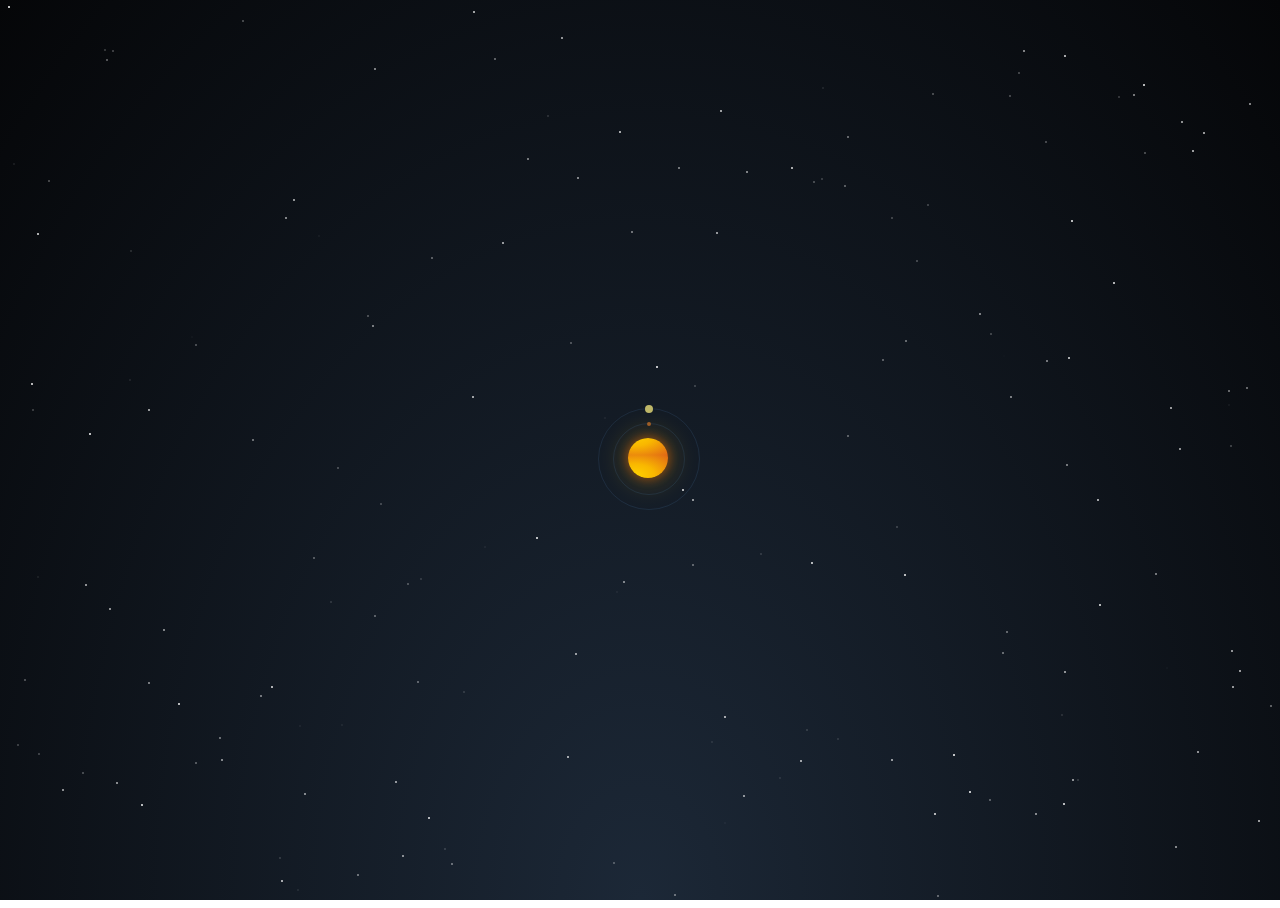
==== solarSystem/index.html @ e9e4dd79 "添加venus" ====
<html>
  <head>
    <title>solarSystem</title>
    <link rel="stylesheet" href="style.css">
  </head>
  <body>
    <div class="solar-system">
      <div class="sun"></div>
      <div class="mercury"></div>
      <div class="venus"></div>
    </div>
  </body>
</html>
---- solarSystem/style.css ----
html, body {
  width: 100%;
  height: 100%;
}

body {
  background: radial-gradient(ellipse at bottom, #1C2837 0%, #050608 100%);
  background-attachment: fixed;
}


.solar-system {
  margin: 0 auto;
  width: 100%;
  height: 100%;
  position: relative;
}
.solar-system:after {
  content: "";
  position: absolute;
  height: 2px;
  width: 2px;
  top: -2px;
  background: white;
  box-shadow: 372px 497px 0 0px rgba(255, 255, 255, 0.268) , 732px 1106px 0 0px rgba(255,255,255, 0.978) , 1756px 1141px 0 0px rgba(255,255,255, 0.162) , 1037px 135px 0 0px rgba(255,255,255, 0.321) , 857px 1360px 0 0px rgba(255,255,255, 0.287) , 1303px 905px 0 0px rgba(255,255,255, 0.479) , 81px 427px 0 0px rgba(255,255,255, 0.986) , 1304px 715px 0 0px rgba(255,255,255, 0.833) , 1496px 474px 0 0px rgba(255,255,255, 0.778) , 896px 568px 0 0px rgba(255,255,255, 0.943) , 924px 87px 0 0px rgba(255,255,255, 0.325) , 1008px 993px 0 0px rgba(255,255,255, 0.413) , 1167px 840px 0 0px rgba(255,255,255, 0.661) , 634px 1150px 0 0px rgba(255,255,255, 0.967) , 40px 174px 0 0px rgba(255,255,255, 0.326) , 897px 334px 0 0px rgba(255,255,255, 0.477) , 1309px 1348px 0 0px rgba(255,255,255, 0.979) , 623px 225px 0 0px rgba(255,255,255, 0.528) , 1466px 832px 0 0px rgba(255,255,255, 0.745) , 1666px 182px 0 0px rgba(255,255,255, 0.088) , 764px 1641px 0 0px rgba(255,255,255, 0.746) , 1056px 49px 0 0px rgba(255,255,255, 0.868) , 1349px 571px 0 0px rgba(255,255,255, 0.897) , 285px 1414px 0 0px rgba(255,255,255, 0.661) , 683px 1448px 0 0px rgba(255,255,255, 0.299) , 398px 1598px 0 0px rgba(255,255,255, 0.71) , 666px 888px 0 0px rgba(255,255,255, 0.469) , 1585px 1485px 0 0px rgba(255,255,255, 0.226) , 233px 1206px 0 0px rgba(255,255,255, 0.177) , 486px 1432px 0 0px rgba(255,255,255, 0.225) , 1534px 473px 0 0px rgba(255,255,255, 0.801) , 569px 171px 0 0px rgba(255,255,255, 0.639) , 1174px 1769px 0 0px rgba(255,255,255, 0.623) , 1479px 179px 0 0px rgba(255,255,255, 0.978) , 174px 1283px 0 0px rgba(255,255,255, 0.68) , 1684px 341px 0 0px rgba(255,255,255, 0.993) , 803px 556px 0 0px rgba(255,255,255, 0.918) , 1241px 97px 0 0px rgba(255,255,255, 0.65) , 1064px 773px 0 0px rgba(255,255,255, 0.701) , 670px 161px 0 0px rgba(255,255,255, 0.55) , 1211px 1092px 0 0px rgba(255,255,255, 0.792) , 394px 849px 0 0px rgba(255,255,255, 0.672) , 1623px 1503px 0 0px rgba(255,255,255, 0.245) , 307px 999px 0 0px rgba(255,255,255, 0.79) , 646px 1524px 0 0px rgba(255,255,255, 0.083) , 1554px 59px 0 0px rgba(255,255,255, 0.782) , 1506px 906px 0 0px rgba(255,255,255, 0.424) , 191px 1716px 0 0px rgba(255,255,255, 0.263) , 82px 1125px 0 0px rgba(255,255,255, 0.577) , 285px 1169px 0 0px rgba(255,255,255, 0.624) , 45px 974px 0 0px rgba(255,255,255, 0.188) , 1055px 797px 0 0px rgba(255,255,255, 0.952) , 961px 785px 0 0px rgba(255,255,255, 0.997) , 562px 336px 0 0px rgba(255,255,255, 0.336) , 611px 125px 0 0px rgba(255,255,255, 0.849) , 409px 675px 0 0px rgba(255,255,255, 0.428) , 506px 1303px 0 0px rgba(255,255,255, 0.93) , 1573px 219px 0 0px rgba(255,255,255, 0.944) , 1649px 648px 0 0px rgba(255,255,255, 0.28) , 1581px 304px 0 0px rgba(255,255,255, 0.148) , 1535px 937px 0 0px rgba(255,255,255, 0.502) , 1568px 991px 0 0px rgba(255,255,255, 0.785) , 289px 883px 0 0px rgba(255,255,255, 0.096) , 1423px 784px 0 0px rgba(255,255,255, 0.12) , 1136px 146px 0 0px rgba(255,255,255, 0.335) , 1220px 384px 0 0px rgba(255,255,255, 0.505) , 814px 81px 0 0px rgba(255,255,255, 0.105) , 545px 1723px 0 0px rgba(255,255,255, 0.376) , 601px 1684px 0 0px rgba(255,255,255, 0.892) , 1797px 928px 0 0px rgba(255,255,255, 0.091) , 1370px 759px 0 0px rgba(255,255,255, 0.322) , 1060px 351px 0 0px rgba(255,255,255, 0.859) , 1496px 794px 0 0px rgba(255,255,255, 0.542) , 529px 926px 0 0px rgba(255,255,255, 0.956) , 791px 1067px 0 0px rgba(255,255,255, 0.098) , 555px 1554px 0 0px rgba(255,255,255, 0.219) , 402px 1513px 0 0px rgba(255,255,255, 0.547) , 1222px 439px 0 0px rgba(255,255,255, 0.267) , 194px 1334px 0 0px rgba(255,255,255, 0.632) , 616px 1339px 0 0px rgba(255,255,255, 0.042) , 1607px 42px 0 0px rgba(255,255,255, 0.817) , 326px 1426px 0 0px rgba(255,255,255, 0.262) , 798px 1693px 0 0px rgba(255,255,255, 0.94) , 1437px 692px 0 0px rgba(255,255,255, 0.451) , 296px 787px 0 0px rgba(255,255,255, 0.643) , 1113px 1036px 0 0px rgba(255,255,255, 0.013) , 1561px 663px 0 0px rgba(255,255,255, 0.328) , 1332px 1009px 0 0px rgba(255,255,255, 0.406) , 29px 227px 0 0px rgba(255,255,255, 0.903) , 1038px 345px 0 0px rgba(255,255,255, 0.008) , 1052px 1504px 0 0px rgba(255,255,255, 0.077) , 9px 738px 0 0px rgba(255,255,255, 0.258) , 77px 578px 0 0px rgba(255,255,255, 0.714) , 1147px 567px 0 0px rgba(255,255,255, 0.562) , 305px 551px 0 0px rgba(255,255,255, 0.371) , 771px 771px 0 0px rgba(255,255,255, 0.111) , 1485px 714px 0 0px rgba(255,255,255, 0.05) , 234px 14px 0 0px rgba(255,255,255, 0.326) , 915px 1407px 0 0px rgba(255,255,255, 0.811) , 271px 1763px 0 0px rgba(255,255,255, 0.964) , 674px 483px 0 0px rgba(255,255,255, 0.898) , 1521px 1533px 0 0px rgba(255,255,255, 0.523) , 839px 429px 0 0px rgba(255,255,255, 0.408) , 684px 558px 0 0px rgba(255,255,255, 0.423) , 1072px 1409px 0 0px rgba(255,255,255, 0.686) , 965px 1610px 0 0px rgba(255,255,255, 0.678) , 1729px 1350px 0 0px rgba(255,255,255, 0.015) , 1698px 673px 0 0px rgba(255,255,255, 0.517) , 767px 1579px 0 0px rgba(255,255,255, 0.268) , 1511px 1041px 0 0px rgba(255,255,255, 0.693) , 1099px 1377px 0 0px rgba(255,255,255, 0.733) , 386px 1345px 0 0px rgba(255,255,255, 0.238) , 843px 1235px 0 0px rgba(255,255,255, 0.898) , 235px 963px 0 0px rgba(255,255,255, 0.058) , 1397px 1381px 0 0px rgba(255,255,255, 0.841) , 351px 1477px 0 0px rgba(255,255,255, 0.537) , 1241px 1411px 0 0px rgba(255,255,255, 0.903) , 1453px 571px 0 0px rgba(255,255,255, 0.843) , 1290px 1264px 0 0px rgba(255,255,255, 0.357) , 1510px 536px 0 0px rgba(255,255,255, 0.856) , 1384px 1416px 0 0px rgba(255,255,255, 0.257) , 235px 1109px 0 0px rgba(255,255,255, 0.484) , 437px 1800px 0 0px rgba(255,255,255, 0.071) , 981px 793px 0 0px rgba(255,255,255, 0.392) , 1565px 682px 0 0px rgba(255,255,255, 0.586) , 131px 1503px 0 0px rgba(255,255,255, 0.671) , 1333px 1361px 0 0px rgba(255,255,255, 0.205) , 1369px 858px 0 0px rgba(255,255,255, 0.084) , 29px 570px 0 0px rgba(255,255,255, 0.086) , 1461px 870px 0 0px rgba(255,255,255, 0.92) , 559px 1270px 0 0px rgba(255,255,255, 0.999) , 54px 783px 0 0px rgba(255,255,255, 0.693) , 1307px 202px 0 0px rgba(255,255,255, 0.484) , 829px 732px 0 0px rgba(255,255,255, 0.136) , 1790px 418px 0 0px rgba(255,255,255, 0.573) , 201px 978px 0 0px rgba(255,255,255, 0.462) , 252px 689px 0 0px rgba(255,255,255, 0.549) , 1351px 414px 0 0px rgba(255,255,255, 0.023) , 426px 1431px 0 0px rgba(255,255,255, 0.838) , 465px 5px 0 0px rgba(255,255,255, 0.821) , 1027px 807px 0 0px rgba(255,255,255, 0.654) , 1747px 1202px 0 0px rgba(255,255,255, 0.726) , 1453px 1221px 0 0px rgba(255,255,255, 0.691) , 359px 309px 0 0px rgba(255,255,255, 0.326) , 133px 798px 0 0px rgba(255,255,255, 0.945) , 1387px 1694px 0 0px rgba(255,255,255, 0.902) , 1237px 1684px 0 0px rgba(255,255,255, 0.831) , 906px 1266px 0 0px rgba(255,255,255, 0.985) , 888px 520px 0 0px rgba(255,255,255, 0.221) , 1189px 745px 0 0px rgba(255,255,255, 0.716) , 108px 1381px 0 0px rgba(255,255,255, 0.43) , 615px 575px 0 0px rgba(255,255,255, 0.611) , 1622px 1327px 0 0px rgba(255,255,255, 0.824) , 1238px 1761px 0 0px rgba(255,255,255, 0.989) , 839px 130px 0 0px rgba(255,255,255, 0.479) , 919px 198px 0 0px rgba(255,255,255, 0.256) , 486px 52px 0 0px rgba(255,255,255, 0.449) , 263px 680px 0 0px rgba(255,255,255, 0.892) , 1596px 661px 0 0px rgba(255,255,255, 0.488) , 608px 585px 0 0px rgba(255,255,255, 0.057) , 792px 754px 0 0px rgba(255,255,255, 0.804) , 797px 1778px 0 0px rgba(255,255,255, 0.909) , 1208px 1437px 0 0px rgba(255,255,255, 0.808) , 455px 1773px 0 0px rgba(255,255,255, 0.922) , 813px 172px 0 0px rgba(255,255,255, 0.22) , 652px 1062px 0 0px rgba(255,255,255, 0.797) , 813px 1774px 0 0px rgba(255,255,255, 0.059) , 420px 811px 0 0px rgba(255,255,255, 0.902) , 418px 1093px 0 0px rgba(255,255,255, 0.017) , 874px 353px 0 0px rgba(255,255,255, 0.41) , 435px 1549px 0 0px rgba(255,255,255, 0.859) , 1312px 1102px 0 0px rgba(255,255,255, 0.019) , 1288px 1229px 0 0px rgba(255,255,255, 0.063) , 140px 403px 0 0px rgba(255,255,255, 0.773) , 708px 226px 0 0px rgba(255,255,255, 0.743) , 1091px 598px 0 0px rgba(255,255,255, 0.926) , 1525px 1716px 0 0px rgba(255,255,255, 0.873) , 187px 756px 0 0px rgba(255,255,255, 0.379) , 684px 493px 0 0px rgba(255,255,255, 0.711) , 1643px 154px 0 0px rgba(255,255,255, 0.905) , 908px 1044px 0 0px rgba(255,255,255, 0.879) , 406px 1420px 0 0px rgba(255,255,255, 0.15) , 1030px 1248px 0 0px rgba(255,255,255, 0.473) , 898px 1476px 0 0px rgba(255,255,255, 0.853) , 1486px 1493px 0 0px rgba(255,255,255, 0.209) , 1182px 1428px 0 0px rgba(255,255,255, 0.619) , 1645px 1241px 0 0px rgba(255,255,255, 0.1) , 1457px 1116px 0 0px rgba(255,255,255, 0.122) , 605px 856px 0 0px rgba(255,255,255, 0.335) , 493px 1079px 0 0px rgba(255,255,255, 0.201) , 995px 349px 0 0px rgba(255,255,255, 0.016) , 366px 62px 0 0px rgba(255,255,255, 0.624) , 101px 602px 0 0px rgba(255,255,255, 0.709) , 121px 373px 0 0px rgba(255,255,255, 0.103) , 1281px 926px 0 0px rgba(255,255,255, 0.854) , 971px 307px 0 0px rgba(255,255,255, 0.613) , 1458px 924px 0 0px rgba(255,255,255, 0.098) , 183px 330px 0 0px rgba(255,255,255, 0.033) , 494px 236px 0 0px rgba(255,255,255, 0.76) , 352px 1711px 0 0px rgba(255,255,255, 0.066) , 697px 1105px 0 0px rgba(255,255,255, 0.966) , 37px 1469px 0 0px rgba(255,255,255, 0.393) , 1312px 1638px 0 0px rgba(255,255,255, 0.05) , 1595px 1011px 0 0px rgba(255,255,255, 0.365) , 1397px 1129px 0 0px rgba(255,255,255, 0.954) , 1089px 493px 0 0px rgba(255,255,255, 0.821) , 377px 1459px 0 0px rgba(255,255,255, 0.215) , 322px 595px 0 0px rgba(255,255,255, 0.159) , 700px 1282px 0 0px rgba(255,255,255, 0.959) , 168px 997px 0 0px rgba(255,255,255, 0.031) , 933px 1266px 0 0px rgba(255,255,255, 0.858) , 1250px 814px 0 0px rgba(255,255,255, 0.781) , 284px 1243px 0 0px rgba(255,255,255, 0.022) , 1543px 149px 0 0px rgba(255,255,255, 0.022) , 559px 750px 0 0px rgba(255,255,255, 0.814) , 329px 461px 0 0px rgba(255,255,255, 0.303) , 1173px 115px 0 0px rgba(255,255,255, 0.724) , 738px 165px 0 0px rgba(255,255,255, 0.633) , 80px 908px 0 0px rgba(255,255,255, 0.113) , 1610px 489px 0 0px rgba(255,255,255, 0.852) , 1334px 591px 0 0px rgba(255,255,255, 0.043) , 1001px 89px 0 0px rgba(255,255,255, 0.306) , 1291px 1042px 0 0px rgba(255,255,255, 0.986) , 1170px 1227px 0 0px rgba(255,255,255, 0.963) , 1234px 1185px 0 0px rgba(255,255,255, 0.649) , 1305px 918px 0 0px rgba(255,255,255, 0.062) , 1757px 1708px 0 0px rgba(255,255,255, 0.811) , 1642px 1750px 0 0px rgba(255,255,255, 0.432) , 399px 577px 0 0px rgba(255,255,255, 0.323) , 30px 1768px 0 0px rgba(255,255,255, 0.656) , 1614px 186px 0 0px rgba(255,255,255, 0.424) , 691px 1274px 0 0px rgba(255,255,255, 0.955) , 1639px 622px 0 0px rgba(255,255,255, 0.253) , 1374px 396px 0 0px rgba(255,255,255, 0.453) , 1024px 1029px 0 0px rgba(255,255,255, 0.374) , 1529px 1120px 0 0px rgba(255,255,255, 0.975) , 211px 731px 0 0px rgba(255,255,255, 0.497) , 712px 104px 0 0px rgba(255,255,255, 0.802) , 562px 913px 0 0px rgba(255,255,255, 0.521) , 32px 1544px 0 0px rgba(255,255,255, 0.938) , 1184px 144px 0 0px rgba(255,255,255, 0.805) , 1364px 1672px 0 0px rgba(255,255,255, 0.392) , 1025px 1710px 0 0px rgba(255,255,255, 0.944) , 819px 975px 0 0px rgba(255,255,255, 0.917) , 926px 807px 0 0px rgba(255,255,255, 0.91) , 1125px 88px 0 0px rgba(255,255,255, 0.591) , 1467px 1001px 0 0px rgba(255,255,255, 0.476) , 567px 647px 0 0px rgba(255,255,255, 0.753) , 857px 1581px 0 0px rgba(255,255,255, 0.218) , 244px 433px 0 0px rgba(255,255,255, 0.502) , 519px 152px 0 0px rgba(255,255,255, 0.569) , 423px 251px 0 0px rgba(255,255,255, 0.411) , 197px 1073px 0 0px rgba(255,255,255, 0.098) , 273px 874px 0 0px rgba(255,255,255, 0.843) , 19px 1124px 0 0px rgba(255,255,255, 0.957) , 1038px 354px 0 0px rgba(255,255,255, 0.569) , 1775px 409px 0 0px rgba(255,255,255, 0.765) , 1440px 91px 0 0px rgba(255,255,255, 0.375) , 746px 1246px 0 0px rgba(255,255,255, 0.063) , 1611px 570px 0 0px rgba(255,255,255, 0.048) , 1381px 1321px 0 0px rgba(255,255,255, 0.701) , 783px 161px 0 0px rgba(255,255,255, 0.857) , 843px 1209px 0 0px rgba(255,255,255, 0.34) , 30px 747px 0 0px rgba(255,255,255, 0.265) , 1135px 78px 0 0px rgba(255,255,255, 0.946) , 1346px 1610px 0 0px rgba(255,255,255, 0.651) , 1520px 736px 0 0px rgba(255,255,255, 0.218) , 364px 319px 0 0px rgba(255,255,255, 0.587) , 1224px 680px 0 0px rgba(255,255,255, 0.753) , 1510px 507px 0 0px rgba(255,255,255, 0.835) , 434px 965px 0 0px rgba(255,255,255, 0.669) , 513px 1764px 0 0px rgba(255,255,255, 0.578) , 1474px 585px 0 0px rgba(255,255,255, 0.033) , 277px 211px 0 0px rgba(255,255,255, 0.643) , 170px 697px 0 0px rgba(255,255,255, 0.946) , 38px 1136px 0 0px rgba(255,255,255, 0.103) , 1617px 561px 0 0px rgba(255,255,255, 0.795) , 213px 753px 0 0px rgba(255,255,255, 0.648) , 528px 531px 0 0px rgba(255,255,255, 0.965) , 994px 646px 0 0px rgba(255,255,255, 0.484) , 1293px 1353px 0 0px rgba(255,255,255, 0.859) , 1334px 1564px 0 0px rgba(255,255,255, 0.221) , 1243px 1229px 0 0px rgba(255,255,255, 0.327) , 686px 379px 0 0px rgba(255,255,255, 0.241) , 37px 1414px 0 0px rgba(255,255,255, 0.238) , 1105px 276px 0 0px rgba(255,255,255, 0.904) , 1753px 215px 0 0px rgba(255,255,255, 0.174) , 271px 851px 0 0px rgba(255,255,255, 0.172) , 135px 1067px 0 0px rgba(255,255,255, 0.389) , 425px 1368px 0 0px rgba(255,255,255, 0.624) , 494px 1728px 0 0px rgba(255,255,255, 0.801) , 835px 897px 0 0px rgba(255,255,255, 0.043) , 1568px 1517px 0 0px rgba(255,255,255, 0.322) , 464px 1706px 0 0px rgba(255,255,255, 0.369) , 1390px 310px 0 0px rgba(255,255,255, 0.929) , 716px 710px 0 0px rgba(255,255,255, 0.834) , 716px 816px 0 0px rgba(255,255,255, 0.051) , 443px 857px 0 0px rgba(255,255,255, 0.472) , 349px 868px 0 0px rgba(255,255,255, 0.504) , 516px 1380px 0 0px rgba(255,255,255, 0.807) , 83px 1187px 0 0px rgba(255,255,255, 0.462) , 1750px 1450px 0 0px rgba(255,255,255, 0.117) , 1434px 530px 0 0px rgba(255,255,255, 0.041) , 571px 1128px 0 0px rgba(255,255,255, 0.369) , 1434px 1787px 0 0px rgba(255,255,255, 0.216) , 526px 1729px 0 0px rgba(255,255,255, 0.894) , 1773px 502px 0 0px rgba(255,255,255, 0.731) , 1310px 188px 0 0px rgba(255,255,255, 0.66) , 596px 411px 0 0px rgba(255,255,255, 0.061) , 929px 889px 0 0px rgba(255,255,255, 0.441) , 67px 1798px 0 0px rgba(255,255,255, 0.069) , 1231px 664px 0 0px rgba(255,255,255, 0.77) , 1382px 1570px 0 0px rgba(255,255,255, 0.751) , 913px 993px 0 0px rgba(255,255,255, 0.723) , 1503px 1765px 0 0px rgba(255,255,255, 0.975) , 1787px 961px 0 0px rgba(255,255,255, 0.693) , 1766px 132px 0 0px rgba(255,255,255, 0.714) , 648px 360px 0 0px rgba(255,255,255, 0.995) , 187px 338px 0 0px rgba(255,255,255, 0.327) , 1021px 1431px 0 0px rgba(255,255,255, 0.232) , 542px 1467px 0 0px rgba(255,255,255, 0.194) , 1606px 678px 0 0px rgba(255,255,255, 0.13) , 539px 109px 0 0px rgba(255,255,255, 0.161) , 455px 685px 0 0px rgba(255,255,255, 0.158) , 1535px 1185px 0 0px rgba(255,255,255, 0.688) , 1547px 41px 0 0px rgba(255,255,255, 0.38) , 283px 1007px 0 0px rgba(255,255,255, 0.925) , 1791px 999px 0 0px rgba(255,255,255, 0.137) , 510px 1344px 0 0px rgba(255,255,255, 0.019) , 387px 775px 0 0px rgba(255,255,255, 0.728) , 1764px 1174px 0 0px rgba(255,255,255, 0.755) , 1220px 398px 0 0px rgba(255,255,255, 0.057) , 883px 753px 0 0px rgba(255,255,255, 0.737) , 698px 1494px 0 0px rgba(255,255,255, 0.441) , 1352px 1165px 0 0px rgba(255,255,255, 0.916) , 539px 1678px 0 0px rgba(255,255,255, 0.342) , 1010px 66px 0 0px rgba(255,255,255, 0.297) , 16px 673px 0 0px rgba(255,255,255, 0.342) , 104px 44px 0 0px rgba(255,255,255, 0.284) , 883px 1277px 0 0px rgba(255,255,255, 0.773) , 1608px 1221px 0 0px rgba(255,255,255, 0.57) , 48px 1026px 0 0px rgba(255,255,255, 0.596) , 412px 572px 0 0px rgba(255,255,255, 0.168) , 464px 390px 0 0px rgba(255,255,255, 0.806) , 1053px 708px 0 0px rgba(255,255,255, 0.137) , 1753px 1224px 0 0px rgba(255,255,255, 0.817) , 1223px 644px 0 0px rgba(255,255,255, 0.733) , 1187px 1379px 0 0px rgba(255,255,255, 0.429) , 908px 254px 0 0px rgba(255,255,255, 0.292) , 140px 676px 0 0px rgba(255,255,255, 0.581) , 591px 1326px 0 0px rgba(255,255,255, 0.171) , 1510px 153px 0 0px rgba(255,255,255, 0.188) , 599px 1445px 0 0px rgba(255,255,255, 0.62) , 393px 977px 0 0px rgba(255,255,255, 0.242) , 912px 1358px 0 0px rgba(255,255,255, 0.875) , 1174px 1118px 0 0px rgba(255,255,255, 0.452) , 1063px 214px 0 0px rgba(255,255,255, 0.952) , 1070px 1042px 0 0px rgba(255,255,255, 0.209) , 23px 377px 0 0px rgba(255,255,255, 0.935) , 122px 244px 0 0px rgba(255,255,255, 0.16) , 1295px 870px 0 0px rgba(255,255,255, 0.264) , 108px 776px 0 0px rgba(255,255,255, 0.675) , 1440px 1008px 0 0px rgba(255,255,255, 0.924) , 1401px 1757px 0 0px rgba(255,255,255, 0.926) , 436px 842px 0 0px rgba(255,255,255, 0.182) , 1718px 698px 0 0px rgba(255,255,255, 0.683) , 553px 31px 0 0px rgba(255,255,255, 0.734) , 642px 1781px 0 0px rgba(255,255,255, 0.132) , 798px 723px 0 0px rgba(255,255,255, 0.166) , 1699px 446px 0 0px rgba(255,255,255, 0.405) , 621px 1561px 0 0px rgba(255,255,255, 0.259) , 1175px 1568px 0 0px rgba(255,255,255, 0.887) , 1305px 1665px 0 0px rgba(255,255,255, 0.361) , 88px 1634px 0 0px rgba(255,255,255, 0.226) , 1381px 753px 0 0px rgba(255,255,255, 0.549) , 1110px 90px 0 0px rgba(255,255,255, 0.228) , 666px 916px 0 0px rgba(255,255,255, 0.597) , 285px 193px 0 0px rgba(255,255,255, 0.741) , 1777px 494px 0 0px rgba(255,255,255, 0.511) , 304px 950px 0 0px rgba(255,255,255, 0.536) , 703px 735px 0 0px rgba(255,255,255, 0.104) , 1753px 1449px 0 0px rgba(255,255,255, 0.465) , 865px 1109px 0 0px rgba(255,255,255, 0.273) , 1069px 773px 0 0px rgba(255,255,255, 0.176) , 1162px 401px 0 0px rgba(255,255,255, 0.773) , 1482px 1552px 0 0px rgba(255,255,255, 0.147) , 1359px 745px 0 0px rgba(255,255,255, 0.132) , 1195px 126px 0 0px rgba(255,255,255, 0.768) , 735px 789px 0 0px rgba(255,255,255, 0.701) , 1340px 465px 0 0px rgba(255,255,255, 0.009) , 822px 1333px 0 0px rgba(255,255,255, 0.69) , 25px 1251px 0 0px rgba(255,255,255, 0.931) , 1015px 44px 0 0px rgba(255,255,255, 0.643) , 96px 43px 0 0px rgba(255,255,255, 0.237) , 998px 625px 0 0px rgba(255,255,255, 0.454) , 1796px 1645px 0 0px rgba(255,255,255, 0.254) , 1046px 1073px 0 0px rgba(255,255,255, 0.577) , 1238px 381px 0 0px rgba(255,255,255, 0.487) , 1295px 1740px 0 0px rgba(255,255,255, 0.4) , 1244px 1127px 0 0px rgba(255,255,255, 0.668) , 1049px 1666px 0 0px rgba(255,255,255, 0.84) , 615px 1428px 0 0px rgba(255,255,255, 0.258) , 1412px 564px 0 0px rgba(255,255,255, 0.095) , 1700px 1385px 0 0px rgba(255,255,255, 0.619) , 366px 609px 0 0px rgba(255,255,255, 0.411) , 936px 1405px 0 0px rgba(255,255,255, 0.306) , 179px 1220px 0 0px rgba(255,255,255, 0.081) , 1402px 1645px 0 0px rgba(255,255,255, 0.779) , 1056px 665px 0 0px rgba(255,255,255, 0.719) , 1441px 703px 0 0px rgba(255,255,255, 0.194) , 24px 403px 0 0px rgba(255,255,255, 0.255) , 1660px 1685px 0 0px rgba(255,255,255, 0.578) , 1398px 1778px 0 0px rgba(255,255,255, 0.492) , 752px 547px 0 0px rgba(255,255,255, 0.156) , 1568px 396px 0 0px rgba(255,255,255, 0.887) , 1741px 1322px 0 0px rgba(255,255,255, 0.079) , 982px 327px 0 0px rgba(255,255,255, 0.271) , 1323px 136px 0 0px rgba(255,255,255, 0.232) , 643px 1505px 0 0px rgba(255,255,255, 0.458) , 1142px 1211px 0 0px rgba(255,255,255, 0.969) , 915px 1325px 0 0px rgba(255,255,255, 0.055) , 291px 719px 0 0px rgba(255,255,255, 0.066) , 1002px 390px 0 0px rgba(255,255,255, 0.596) , 1017px 1434px 0 0px rgba(255,255,255, 0.124) , 1236px 1702px 0 0px rgba(255,255,255, 0.862) , 495px 1290px 0 0px rgba(255,255,255, 0.582) , 166px 990px 0 0px rgba(255,255,255, 0.293) , 249px 1211px 0 0px rgba(255,255,255, 0.775) , 618px 1480px 0 0px rgba(255,255,255, 0.379) , 1171px 442px 0 0px rgba(255,255,255, 0.716) , 1773px 496px 0 0px rgba(255,255,255, 0.768) , 1462px 233px 0 0px rgba(255,255,255, 0.265) , 1315px 1035px 0 0px rgba(255,255,255, 0.764) , 379px 1141px 0 0px rgba(255,255,255, 0.813) , 5px 157px 0 0px rgba(255,255,255, 0.097) , 1235px 1684px 0 0px rgba(255,255,255, 0.258) , 735px 1551px 0 0px rgba(255,255,255, 0.259) , 854px 1428px 0 0px rgba(255,255,255, 0.841) , 311px 1314px 0 0px rgba(255,255,255, 0.354) , 883px 211px 0 0px rgba(255,255,255, 0.27) , 1589px 1472px 0 0px rgba(255,255,255, 0.469) , 1306px 966px 0 0px rgba(255,255,255, 0.349) , 999px 992px 0 0px rgba(255,255,255, 0.348) , 1734px 1673px 0 0px rgba(255,255,255, 0.848) , 1565px 1137px 0 0px rgba(255,255,255, 0.55) , 57px 966px 0 0px rgba(255,255,255, 0.607) , 74px 766px 0 0px rgba(255,255,255, 0.319) , 1158px 661px 0 0px rgba(255,255,255, 0.03) , 155px 623px 0 0px rgba(255,255,255, 0.628) , 1332px 1239px 0 0px rgba(255,255,255, 0.858) , 453px 1606px 0 0px rgba(255,255,255, 0.94) , 616px 1356px 0 0px rgba(255,255,255, 0.053) , 180px 1632px 0 0px rgba(255,255,255, 0.561) , 15px 1735px 0 0px rgba(255,255,255, 0.006) , 1058px 458px 0 0px rgba(255,255,255, 0.565) , 430px 1712px 0 0px rgba(255,255,255, 0.55) , 836px 179px 0 0px rgba(255,255,255, 0.414) , 1536px 420px 0 0px rgba(255,255,255, 0.459) , 1280px 1493px 0 0px rgba(255,255,255, 0.252) , 769px 1165px 0 0px rgba(255,255,255, 0.534) , 511px 1551px 0 0px rgba(255,255,255, 0.095) , 310px 229px 0 0px rgba(255,255,255, 0.056) , 1303px 187px 0 0px rgba(255,255,255, 0.043) , 476px 540px 0 0px rgba(255,255,255, 0.061) , 98px 53px 0 0px rgba(255,255,255, 0.403) , 1493px 47px 0 0px rgba(255,255,255, 0.75) , 1312px 374px 0 0px rgba(255,255,255, 0.524) , 1127px 1736px 0 0px rgba(255,255,255, 0.987) , 1400px 883px 0 0px rgba(255,255,255, 0.419) , 1738px 876px 0 0px rgba(255,255,255, 0.355) , 1456px 1767px 0 0px rgba(255,255,255, 0.012) , 1117px 1333px 0 0px rgba(255,255,255, 0.483) , 1509px 476px 0 0px rgba(255,255,255, 0.351) , 1713px 438px 0 0px rgba(255,255,255, 0.699) , 457px 919px 0 0px rgba(255,255,255, 0.254) , 805px 175px 0 0px rgba(255,255,255, 0.311) , 576px 1534px 0 0px rgba(255,255,255, 0.313) , 1087px 938px 0 0px rgba(255,255,255, 0.979) , 945px 748px 0 0px rgba(255,255,255, 0.995) , 1262px 699px 0 0px rgba(255,255,255, 0.438) , 855px 1082px 0 0px rgba(255,255,255, 0.59) , 800px 1739px 0 0px rgba(255,255,255, 0.232) , 1437px 1431px 0 0px rgba(255,255,255, 0.236) , 333px 718px 0 0px rgba(255,255,255, 0.076) , 1595px 773px 0 0px rgba(255,255,255, 0.19) , 1353px 1725px 0 0px rgba(255,255,255, 0.305) , 497px 1501px 0 0px rgba(255,255,255, 0.518) , 392px 1655px 0 0px rgba(255,255,255, 0.428) , 452px 1643px 0 0px rgba(255,255,255, 0.169) , 1625px 746px 0 0px rgba(255,255,255, 0.705) , 1272px 1697px 0 0px rgba(255,255,255, 0.721) , 1132px 1089px 0 0px rgba(255,255,255, 0.946) , 1770px 1646px 0 0px rgba(255,255,255, 0.326) , 731px 1733px 0 0px rgba(255,255,255, 0.63) , 958px 1559px 0 0px rgba(255,255,255, 0.187) , 568px 973px 0 0px rgba(255,255,255, 0.936) , 374px 1075px 0 0px rgba(255,255,255, 0.373) , 1599px 1113px 0 0px rgba(255,255,255, 0.437) , 1614px 1137px 0 0px rgba(255,255,255, 0.673) , 289px 1205px 0 0px rgba(255,255,255, 0.137);
  border-radius: 100px;
}

.solar-system div {
  position: absolute;
  left: 50%;
  top: 50%;
  border-radius: 1000px;
  z-index: 9999
}

.solar-system div:not(.sun) {
  border: 1px solid rgba(102, 166, 229, 0.12);
}

.solar-system div:not(.sun):before {
  left: 50%;
  border-radius: 100px;
  content: "";
  position: absolute;
}

.sun {
  background: radial-gradient(ellipse at center, #ffd000 1%, #f9b700 39%, #f9b700 39%, #e06317 100%);
  height: 40px;
  width: 40px;
  margin-left: -20px;
  margin-top: -20px;
  background-clip: padding-box;
  border: 0 !important;
  background-position: -28px -103px;
  background-size: 175%;
  box-shadow: 0 0 10px 2px rgba(255, 107, 0, 0.4), 0 0 22px 11px rgba(255, 203, 0, 0.13);
}

.mercury {
  height: 70px;
  width: 70px;
  margin-top: -35px;
  margin-left: -35px;
  animation: rotate 7.1867343561s linear infinite;
}

.mercury:before {
  position: absolute;
  width: 4px;
  height: 4px;
  margin-top: -2px;
  margin-left: -2px;
  background: #9f5e26;
}

.venus {
  height: 100px;
  width: 100px;
  margin-top: -50px;
  margin-left: -50px;
  animation: rotate 18.4555338265s linear infinite;
}

.venus:before {
  height: 8px;
  width: 8px;
  background: #BEB768;
  margin-top: -4px;
  margin-left: -4px;
}

@keyframes rotate {
  0% {
    transform: rotate(360deg);
  }
  100% {
    transform: rotate(0deg);
  }
}
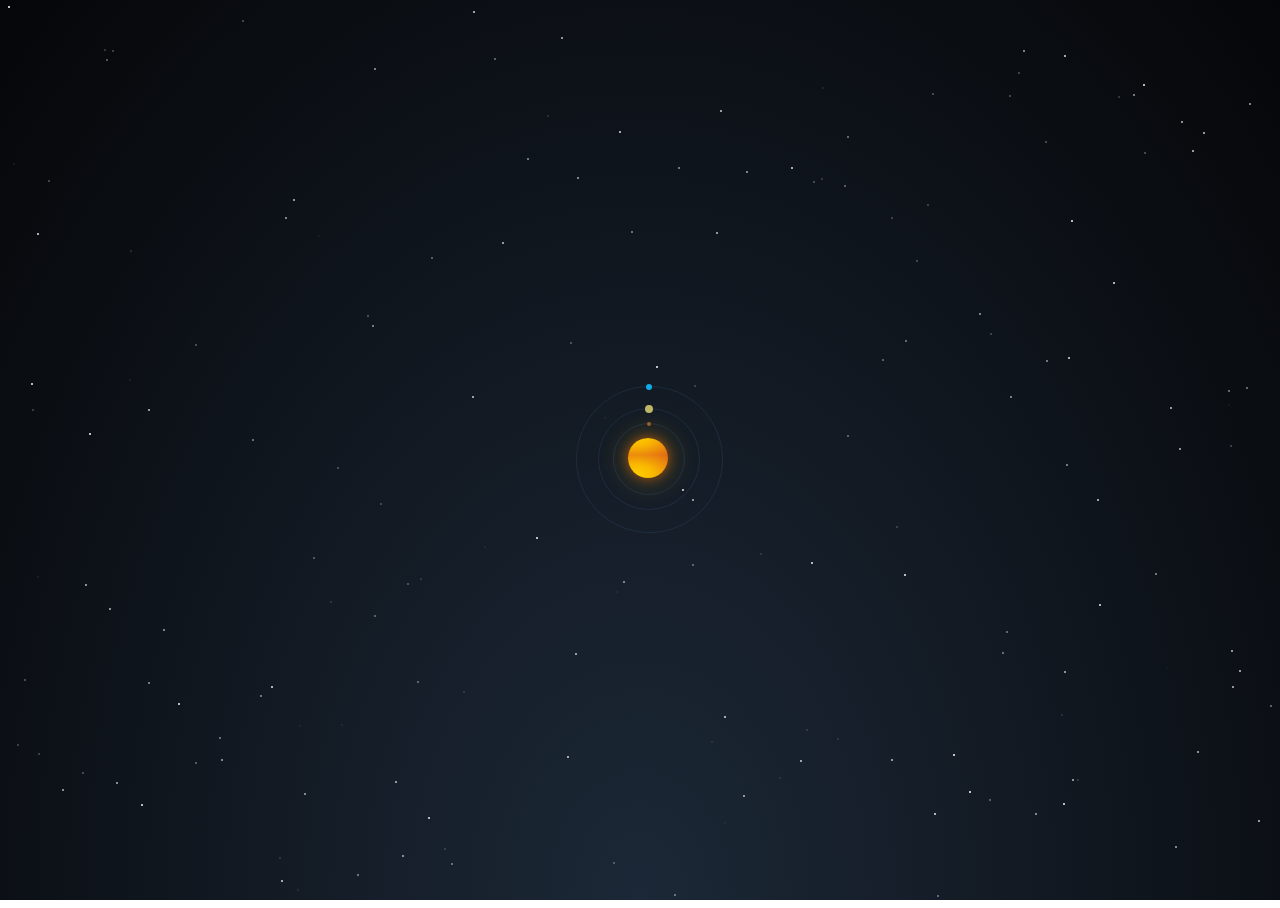
==== commit b706403e: "添加earth" ====
--- a/solarSystem/index.html
+++ b/solarSystem/index.html
@@ -8,6 +8,7 @@
       <div class="sun"></div>
       <div class="mercury"></div>
       <div class="venus"></div>
+      <div class="earth"></div>
     </div>
   </body>
 </html>--- a/solarSystem/style.css
+++ b/solarSystem/style.css
@@ -91,6 +91,22 @@
   margin-left: -4px;
 }
 
+.earth {
+  width: 145px;
+  height: 145px;
+  margin-top: -72.5px;
+  margin-left: -72.5px;
+  animation: rotate 30s linear infinite;
+}
+
+.earth::before {
+  width: 6px;
+  height: 6px;
+  background: #11abe9;
+  margin-top: -3px;
+  margin-left: -3px;
+}
+
 @keyframes rotate {
   0% {
     transform: rotate(360deg);
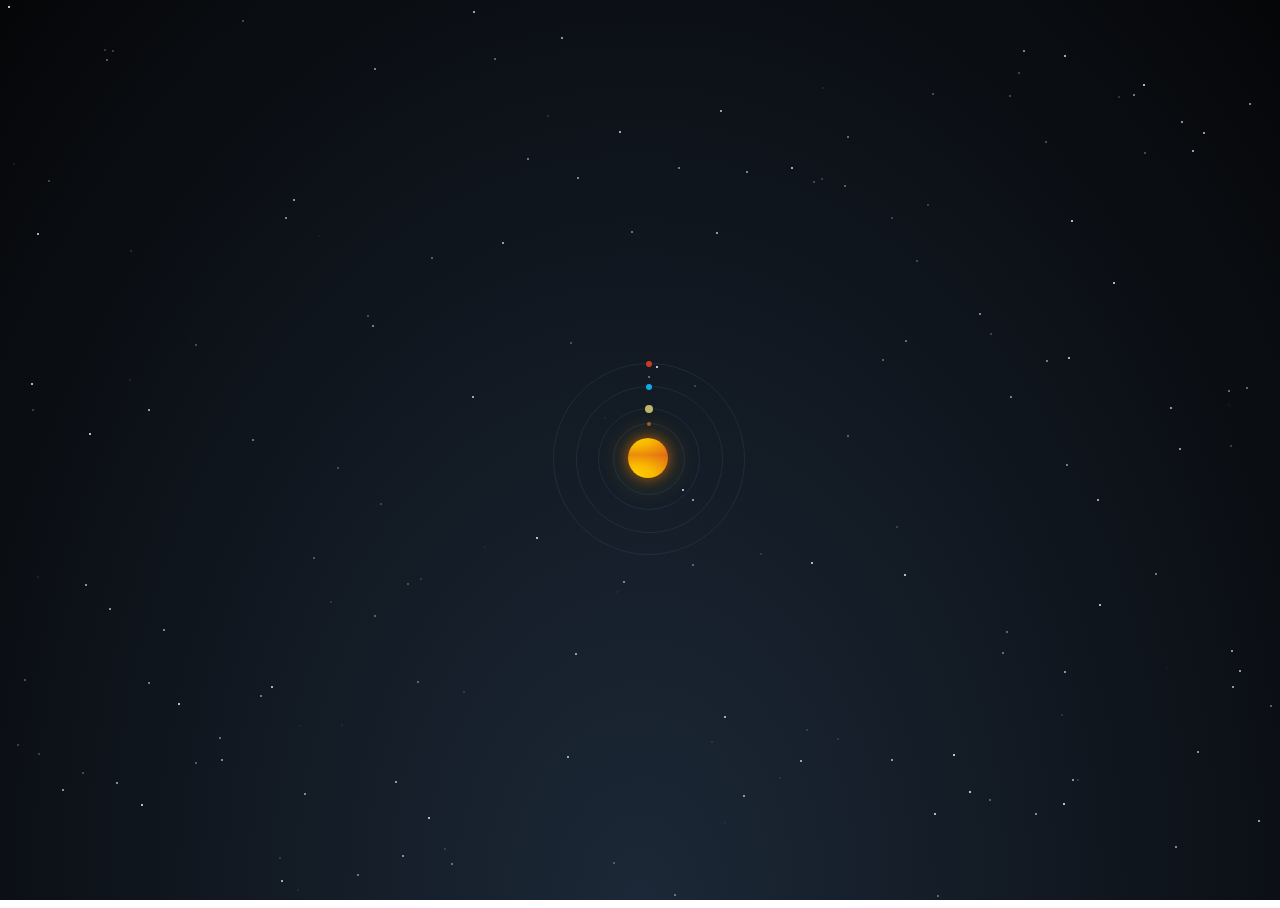
==== commit c7124420: "添加mars" ====
--- a/solarSystem/index.html
+++ b/solarSystem/index.html
@@ -9,6 +9,7 @@
       <div class="mercury"></div>
       <div class="venus"></div>
       <div class="earth"></div>
+      <div class="mars"></div>
     </div>
   </body>
 </html>--- a/solarSystem/style.css
+++ b/solarSystem/style.css
@@ -107,6 +107,37 @@
   margin-left: -3px;
 }
 
+.earth:after {
+  position: absolute;
+  content: "";
+  height: 18px;
+  width: 18px;
+  left: 50%;
+  top: 0px;
+  margin-left: -9px;
+  margin-top: -9px;
+  border-radius: 100px;
+  box-shadow: 0 -10px 0 -8px grey;
+  -webkit-animation: rotate 2.2440352158s linear infinite;
+          animation: rotate 2.2440352158s linear infinite;
+}
+
+.mars {
+  width: 190px;
+  height: 190px;
+  margin-top: -95px;
+  margin-left: -95px;
+  animation: rotate 56.4261314589s linear infinite;
+}
+
+.mars::before {
+  width: 6px;
+  height: 6px;
+  margin-top: -3px;
+  margin-left: -3px;
+  background: #cf3921;
+}
+
 @keyframes rotate {
   0% {
     transform: rotate(360deg);
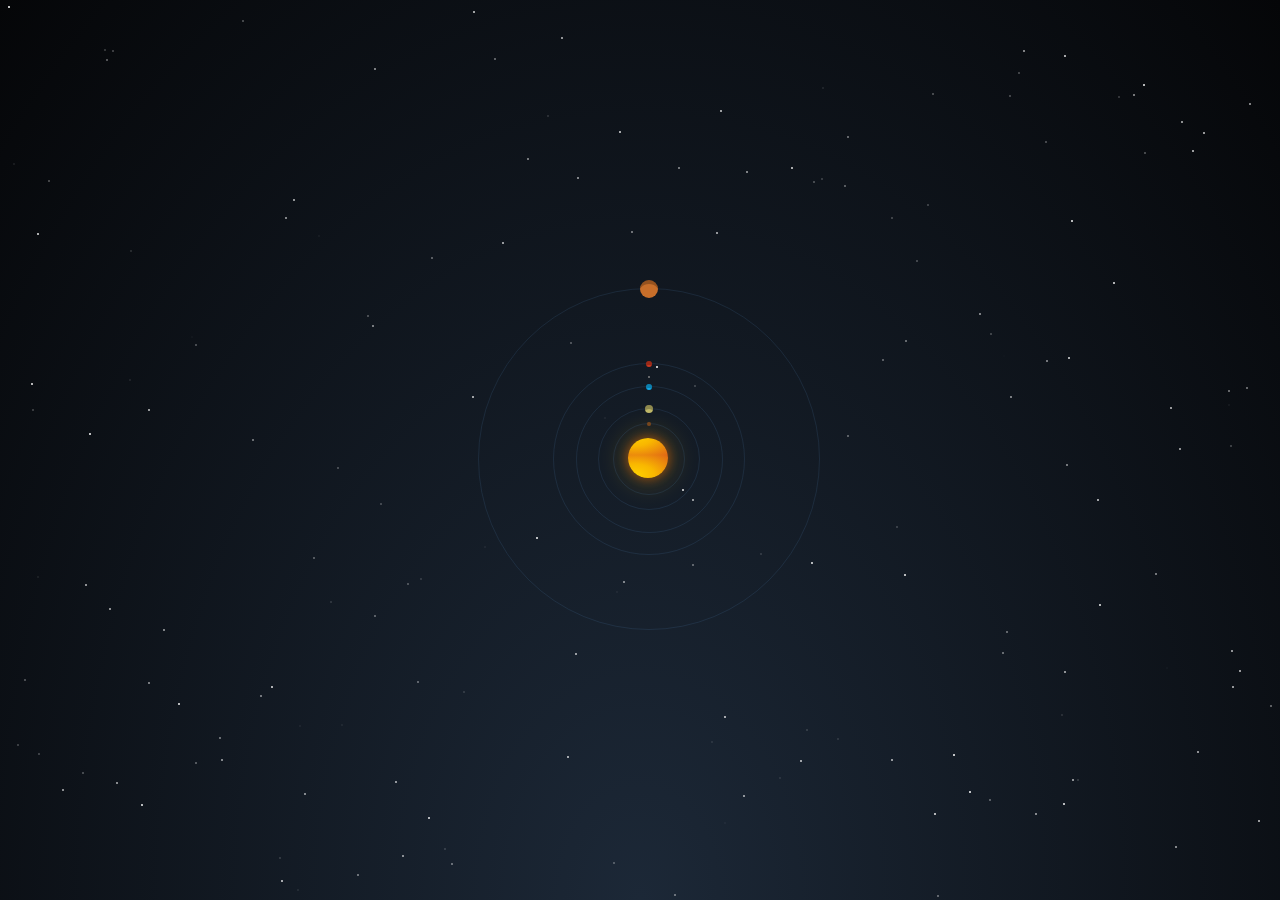
==== commit fa3dafa7: "添加木星" ====
--- a/solarSystem/index.html
+++ b/solarSystem/index.html
@@ -10,6 +10,7 @@
       <div class="venus"></div>
       <div class="earth"></div>
       <div class="mars"></div>
+      <div class="jupiter"></div>
     </div>
   </body>
 </html>--- a/solarSystem/style.css
+++ b/solarSystem/style.css
@@ -43,6 +43,10 @@
   border-radius: 100px;
   content: "";
   position: absolute;
+}
+
+.solar-system div:not(.asteroids-belt):before {
+  box-shadow: inset 0 6px 0 -2px rgba(0, 0, 0, 0.25);
 }
 
 .sun {
@@ -138,6 +142,22 @@
   background: #cf3921;
 }
 
+.jupiter {
+  height: 340px;
+  width: 340px;
+  margin-top: -170px;
+  margin-left: -170px;
+  animation: rotate 355.7228171013s linear infinite;
+}
+
+.jupiter::before {
+  height: 18px;
+  width: 18px;
+  background: #c76e2a;
+  margin-top: -9px;
+  margin-left: -9px;
+}
+
 @keyframes rotate {
   0% {
     transform: rotate(360deg);
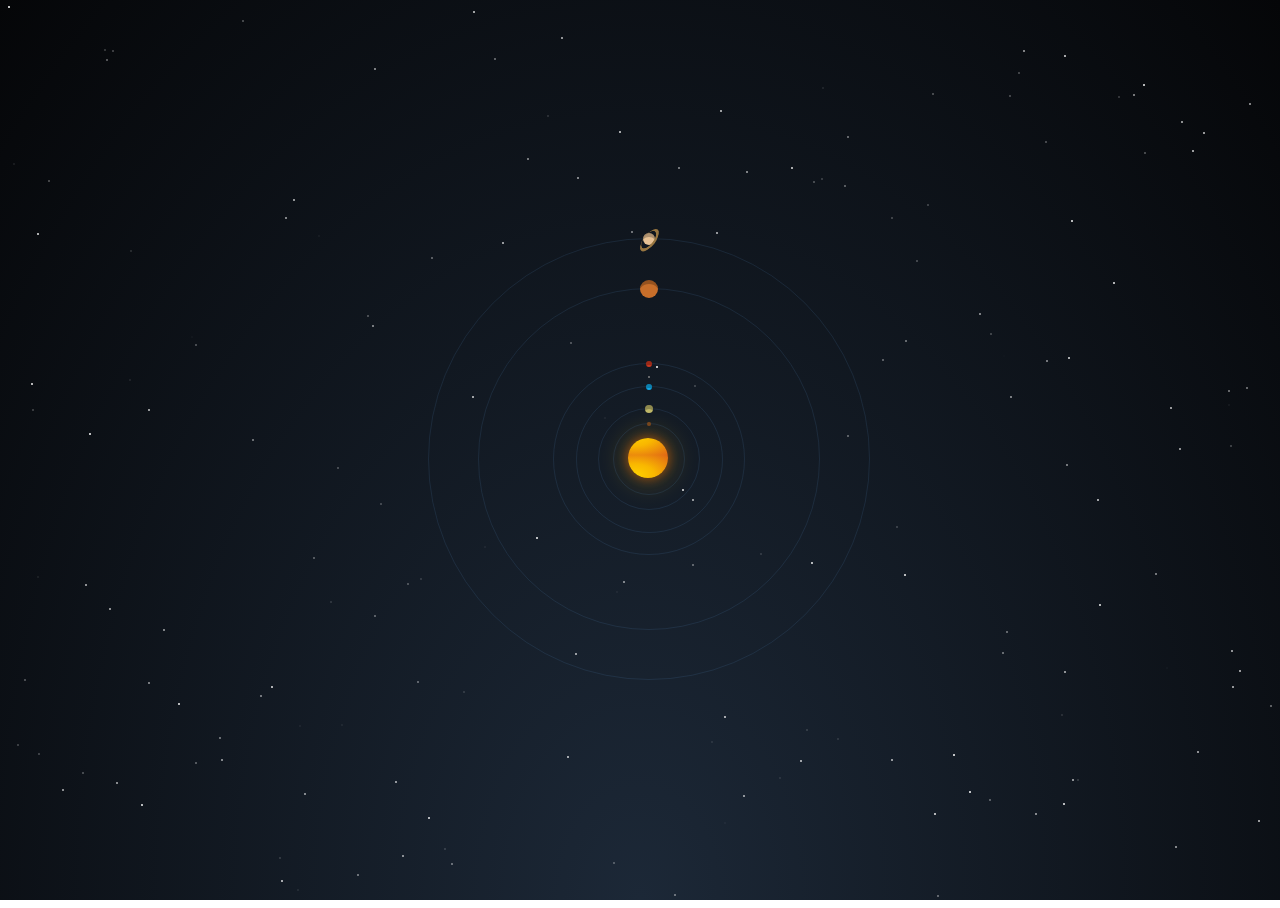
==== commit d37269ac: "feat:修复问题" ====
--- a/solarSystem/index.html
+++ b/solarSystem/index.html
@@ -11,6 +11,7 @@
       <div class="earth"></div>
       <div class="mars"></div>
       <div class="jupiter"></div>
+      <div class="saturn"></div>
     </div>
   </body>
 </html>--- a/solarSystem/style.css
+++ b/solarSystem/style.css
@@ -158,6 +158,39 @@
   margin-left: -9px;
 }
 
+.saturn {
+  width: 440px;
+  height: 440px;
+  margin-top: -220px;
+  margin-left: -220px;
+  animation: rotate 882.6952471456s linear infinite;
+}
+
+.saturn::before {
+  width: 12px;
+  height: 12px;
+  margin-left: -6px;
+  margin-top: -6px;
+  background: #e7c194;
+}
+
+.saturn:after {
+  position: absolute;
+  content: "";
+  height: 2.34%;
+  width: 4.676%;
+  left: 50%;
+  top: 0px;
+  transform: rotateZ(-52deg);
+  margin-left: -2.3%;
+  margin-top: -1.2%;
+  border-radius: 50% 50% 50% 50%;
+  box-shadow: 0 1px 0 1px #987641, 3px 1px 0 #987641, -3px 1px 0 #987641;
+  animation: rotate 882.6952471456s linear infinite;
+  animation-direction: reverse;
+  transform-origin: 52% 60%;
+}
+
 @keyframes rotate {
   0% {
     transform: rotate(360deg);
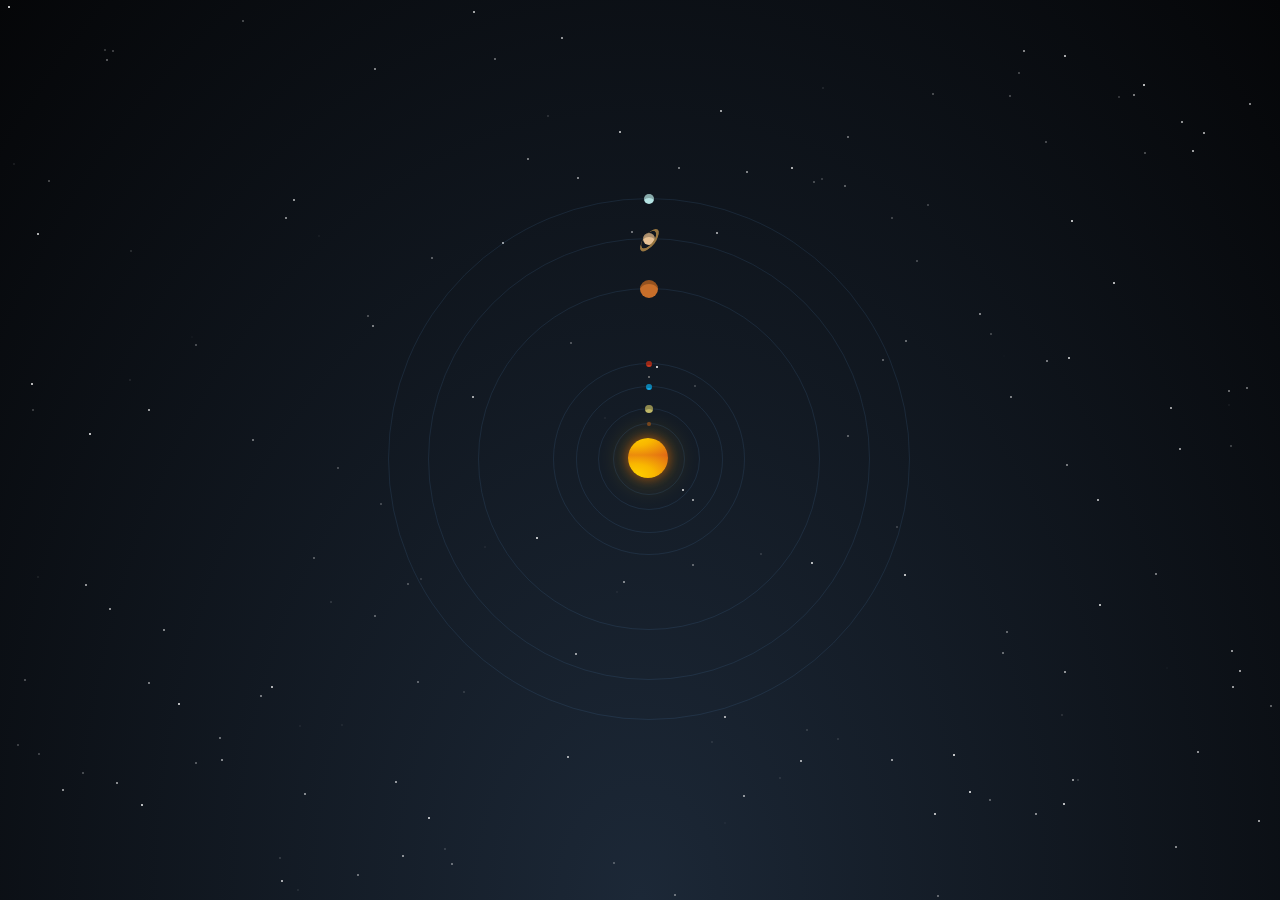
==== commit 9358e94e: "添加天王星" ====
--- a/solarSystem/index.html
+++ b/solarSystem/index.html
@@ -12,6 +12,7 @@
       <div class="mars"></div>
       <div class="jupiter"></div>
       <div class="saturn"></div>
+      <div class="uranus"></div>
     </div>
   </body>
 </html>--- a/solarSystem/style.css
+++ b/solarSystem/style.css
@@ -191,6 +191,22 @@
   transform-origin: 52% 60%;
 }
 
+.uranus {
+  width: 520px;
+  height: 520px;
+  margin-left: -260px;
+  margin-top: -260px;
+  animation: rotate 2512.4001967933s linear infinite;
+}
+
+.uranus::before {
+  width: 10px;
+  height: 10px;
+  margin-left: -5px;
+  margin-top: -5px;
+  background: #b5e3e3;
+}
+
 @keyframes rotate {
   0% {
     transform: rotate(360deg);
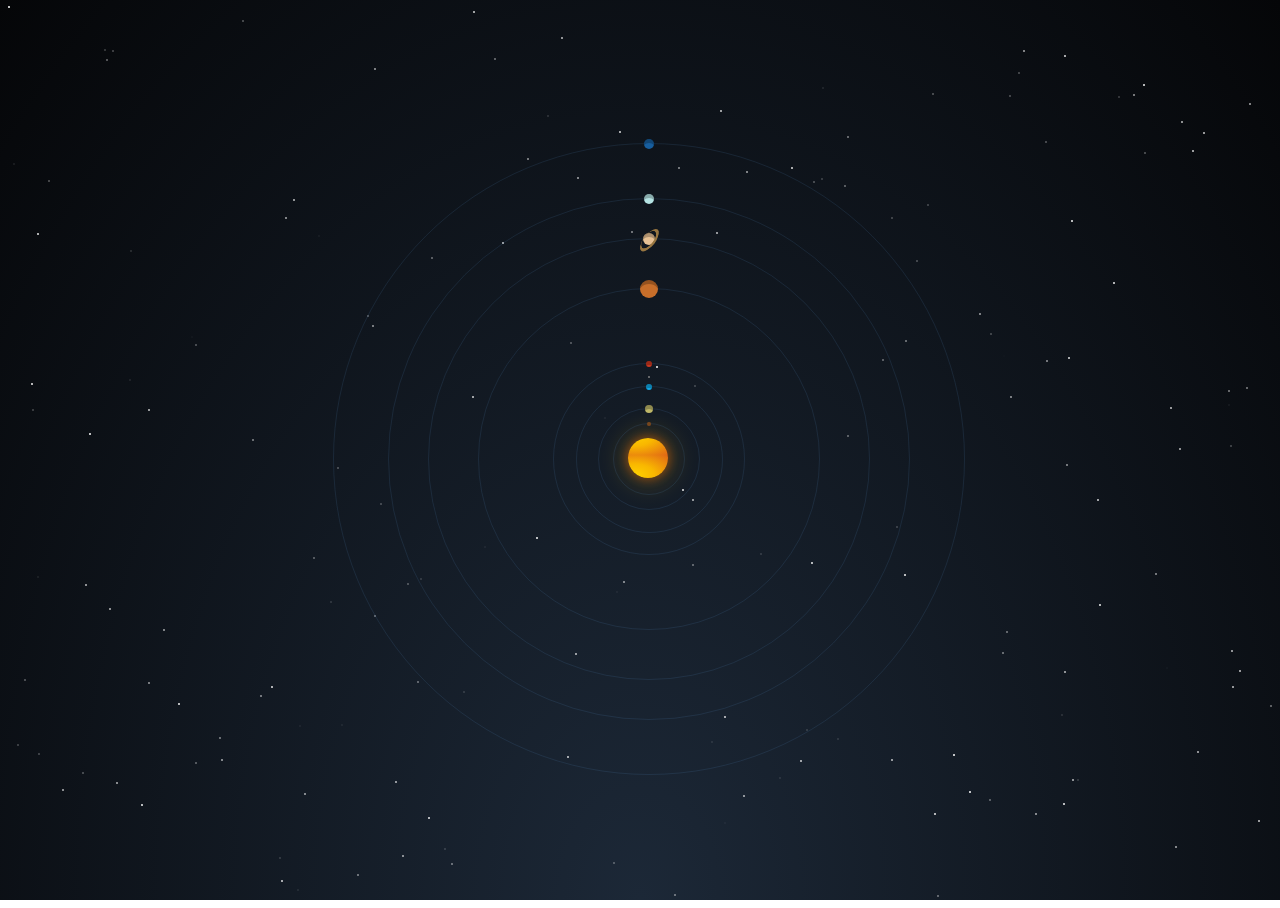
==== commit 8706bd81: "添加海王星" ====
--- a/solarSystem/index.html
+++ b/solarSystem/index.html
@@ -13,6 +13,7 @@
       <div class="jupiter"></div>
       <div class="saturn"></div>
       <div class="uranus"></div>
+      <div class="neptune"></div>
     </div>
   </body>
 </html>--- a/solarSystem/style.css
+++ b/solarSystem/style.css
@@ -207,6 +207,22 @@
   background: #b5e3e3;
 }
 
+.neptune {
+  width: 630px;
+  height: 630px;
+  margin-left: -315px;
+  margin-top: -315px;
+  animation: rotate 4911.7838624549s linear infinite;
+}
+
+.neptune::before {
+  width: 10px;
+  height: 10px;
+  margin-left: -5px;
+  margin-top: -5px;
+  background: #175e9e;
+}
+
 @keyframes rotate {
   0% {
     transform: rotate(360deg);
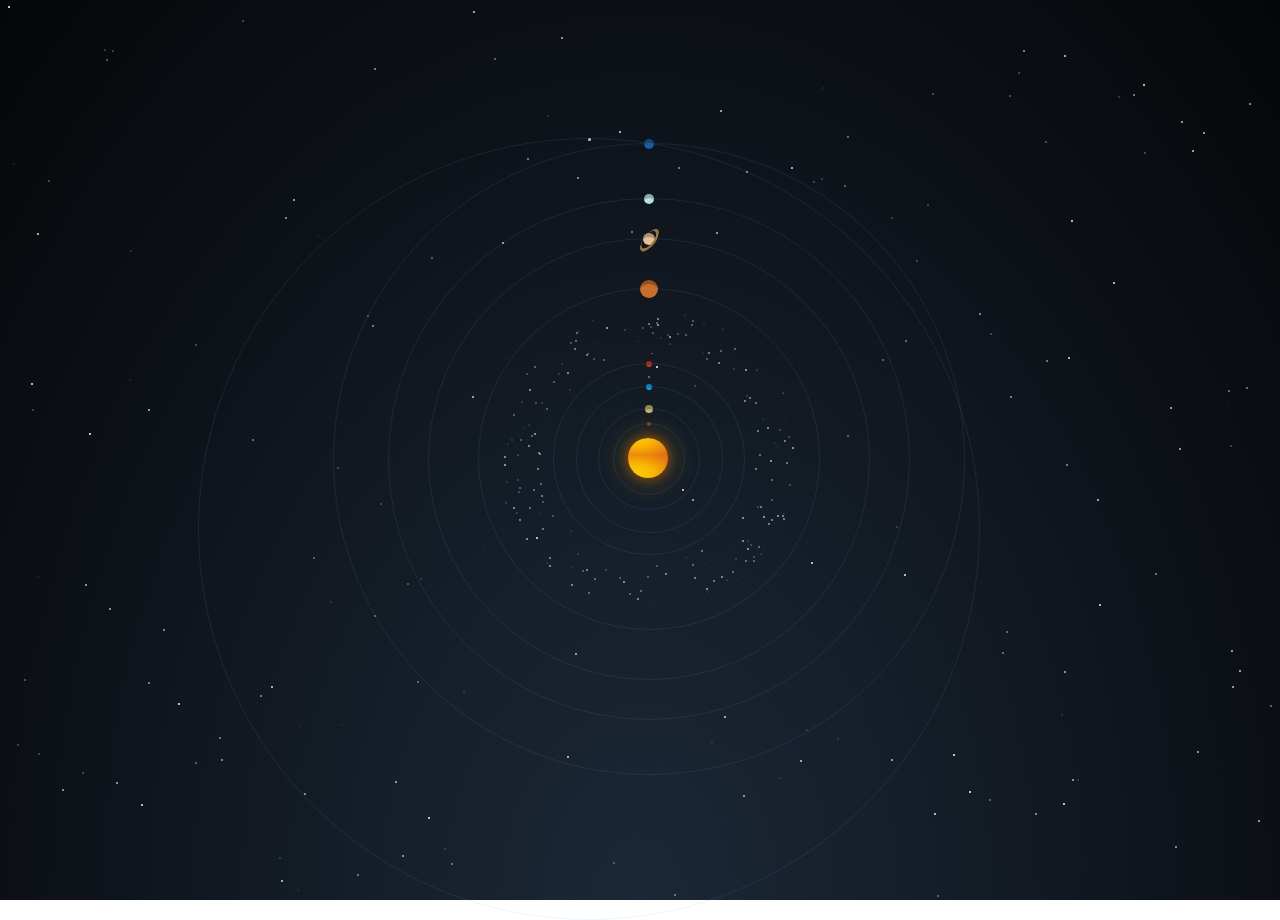
==== commit 3c34c640: "添加冥王星,小行星带" ====
--- a/solarSystem/index.html
+++ b/solarSystem/index.html
@@ -14,6 +14,8 @@
       <div class="saturn"></div>
       <div class="uranus"></div>
       <div class="neptune"></div>
+      <div class="pluto"></div>
+      <div class="asteroids-belt"></div>
     </div>
   </body>
 </html>--- a/solarSystem/style.css
+++ b/solarSystem/style.css
@@ -223,6 +223,44 @@
   background: #175e9e;
 }
 
+.pluto {
+  width: 780px;
+  height: 780px;
+  margin-left: -450px;
+  margin-top: -320px;
+  animation: rotate 7439.7074054575s linear infinite;
+}
+
+.pluto::before {
+  width: 3px;
+  height: 3px;
+  margin-left: -1.5px;
+  margin-top: -1.5px;
+  background: #fff;
+}
+
+.asteroids-belt {
+  opacity: .7;
+  border-color: transparent !important;
+  height: 300px;
+  width: 300px;
+  margin-left: -150px;
+  margin-top: -150px;
+  animation: rotate 179.9558282773s linear infinite;
+  overflow: hidden;
+}
+  
+.asteroids-belt:before {
+  top: 50%;
+  height: 210px;
+  width: 210px;
+  margin-left: -105px;
+  margin-top: -105px;
+  background: transparent;
+  border-radius: 140px !important;
+  box-shadow: 136px -40px 0 -104px rgba(255, 255, 255, 0.076) , 78px 143px 0 -104px rgba(255,255,255, 0.439) , -109px -5px 0 -104px rgba(255,255,255, 0.765) , 94px 59px 0 -104px rgba(255,255,255, 0.91) , 135px 91px 0 -104px rgba(255,255,255, 0.146) , -114px -25px 0 -104px rgba(255,255,255, 0.966) , 26px 49px 0 -104px rgba(255,255,255, 0.825) , 140px -22px 0 -104px rgba(255,255,255, 0.387) , 79px 61px 0 -104px rgba(255,255,255, 0.439) , 137px 73px 0 -104px rgba(255,255,255, 0.62) , -79px -69px 0 -104px rgba(255,255,255, 0.442) , 135px 60px 0 -104px rgba(255,255,255, 0.816) , 109px 48px 0 -104px rgba(255,255,255, 0.317) , 0px -16px 0 -104px rgba(255,255,255, 0.65) , -141px 132px 0 -104px rgba(255,255,255, 0.226) , -18px -57px 0 -104px rgba(255,255,255, 0.645) , 134px 57px 0 -104px rgba(255,255,255, 0.797) , 134px -112px 0 -104px rgba(255,255,255, 0.388) , 50px -69px 0 -104px rgba(255,255,255, 0.906) , 76px -141px 0 -104px rgba(255,255,255, 0.413) , 111px -4px 0 -104px rgba(255,255,255, 0.641) , 141px 72px 0 -104px rgba(255,255,255, 0.577) , 109px -28px 0 -104px rgba(255,255,255, 0.756) , 86px 15px 0 -104px rgba(255,255,255, 0.106) , 2px 74px 0 -104px rgba(255,255,255, 0.419) , 31px 35px 0 -104px rgba(255,255,255, 0.71) , 131px 133px 0 -104px rgba(255,255,255, 0.002) , 135px -66px 0 -104px rgba(255,255,255, 0.706) , 24px 46px 0 -104px rgba(255,255,255, 0.884) , -34px -94px 0 -104px rgba(255,255,255, 0.43) , 131px -123px 0 -104px rgba(255,255,255, 0.029) , -75px -134px 0 -104px rgba(255,255,255, 0.822) , -120px -34px 0 -104px rgba(255,255,255, 0.207) , -90px -128px 0 -104px rgba(255,255,255, 0.698) , 58px -2px 0 -104px rgba(255,255,255, 0.644) , 55px -136px 0 -104px rgba(255,255,255, 0.158) , -54px -116px 0 -104px rgba(255,255,255, 0.076) , 129px 57px 0 -104px rgba(255,255,255, 0.935) , 108px -89px 0 -104px rgba(255,255,255, 0.273) , -122px 80px 0 -104px rgba(255,255,255, 0.881) , 22px -91px 0 -104px rgba(255,255,255, 0.372) , 65px 41px 0 -104px rgba(255,255,255, 0.228) , 87px 100px 0 -104px rgba(255,255,255, 0.307) , -77px 108px 0 -104px rgba(255,255,255, 0.141) , -62px 57px 0 -104px rgba(255,255,255, 0.013) , -141px 105px 0 -104px rgba(255,255,255, 0.645) , 25px 10px 0 -104px rgba(255,255,255, 0.889) , 137px 67px 0 -104px rgba(255,255,255, 0.561) , -60px 134px 0 -104px rgba(255,255,255, 0.59) , -126px -91px 0 -104px rgba(255,255,255, 0.113) , -131px 21px 0 -104px rgba(255,255,255, 0.317) , -106px 43px 0 -104px rgba(255,255,255, 0.448) , -85px -143px 0 -104px rgba(255,255,255, 0.991) , 112px 48px 0 -104px rgba(255,255,255, 0.781) , -53px 65px 0 -104px rgba(255,255,255, 0.724) , -1px 118px 0 -104px rgba(255,255,255, 0.458) , -135px 49px 0 -104px rgba(255,255,255, 0.86) , 16px 102px 0 -104px rgba(255,255,255, 0.698) , -101px -21px 0 -104px rgba(255,255,255, 0.956) , 105px 98px 0 -104px rgba(255,255,255, 0.361) , 2px -132px 0 -104px rgba(255,255,255, 0.398) , -27px -9px 0 -104px rgba(255,255,255, 0.457) , -39px 26px 0 -104px rgba(255,255,255, 0.48) , 2px -81px 0 -104px rgba(255,255,255, 0.565) , 46px -70px 0 -104px rgba(255,255,255, 0.331) , -55px -38px 0 -104px rgba(255,255,255, 0.731) , 26px 96px 0 -104px rgba(255,255,255, 0.005) , 88px 122px 0 -104px rgba(255,255,255, 0.346) , -64px -49px 0 -104px rgba(255,255,255, 0.879) , -133px 54px 0 -104px rgba(255,255,255, 0.073) , 136px 101px 0 -104px rgba(255,255,255, 0.216) , 8px 48px 0 -104px rgba(255,255,255, 0.541) , 105px 102px 0 -104px rgba(255,255,255, 0.588) , 115px 58px 0 -104px rgba(255,255,255, 0.986) , -44px 56px 0 -104px rgba(255,255,255, 0.216) , -26px -94px 0 -104px rgba(255,255,255, 0.863) , 59px -42px 0 -104px rgba(255,255,255, 0.29) , 100px -24px 0 -104px rgba(255,255,255, 0.165) , 0px -4px 0 -104px rgba(255,255,255, 0.491) , -45px -99px 0 -104px rgba(255,255,255, 0.535) , -44px 55px 0 -104px rgba(255,255,255, 0.345) , 4px -50px 0 -104px rgba(255,255,255, 0.164) , -11px 140px 0 -104px rgba(255,255,255, 0.81) , -8px 132px 0 -104px rgba(255,255,255, 0.603) , 29px -125px 0 -104px rgba(255,255,255, 0.43) , 9px -140px 0 -104px rgba(255,255,255, 0.818) , 127px 94px 0 -104px rgba(255,255,255, 0.244) , 99px 90px 0 -104px rgba(255,255,255, 0.951) , 65px -26px 0 -104px rgba(255,255,255, 0.889) , -24px -129px 0 -104px rgba(255,255,255, 0.31) , -31px -35px 0 -104px rgba(255,255,255, 0.721) , 94px 82px 0 -104px rgba(255,255,255, 0.865) , 4px -126px 0 -104px rgba(255,255,255, 0.502) , 86px -110px 0 -104px rgba(255,255,255, 0.589) , 91px -100px 0 -104px rgba(255,255,255, 0.021) , -107px 37px 0 -104px rgba(255,255,255, 0.757) , 85px 91px 0 -104px rgba(255,255,255, 0.05) , -94px -120px 0 -104px rgba(255,255,255, 0.024) , 44px -138px 0 -104px rgba(255,255,255, 0.513) , 38px 6px 0 -104px rgba(255,255,255, 0.684) , 78px 121px 0 -104px rgba(255,255,255, 0.19) , 44px -45px 0 -104px rgba(255,255,255, 0.648) , 102px 86px 0 -104px rgba(255,255,255, 0.362) , -136px 113px 0 -104px rgba(255,255,255, 0.155) , 85px -77px 0 -104px rgba(255,255,255, 0.072) , 65px 65px 0 -104px rgba(255,255,255, 0.618) , -133px -138px 0 -104px rgba(255,255,255, 0.017) , -4px -90px 0 -104px rgba(255,255,255, 0.672) , -43px -81px 0 -104px rgba(255,255,255, 0.713) , 145px 80px 0 -104px rgba(255,255,255, 0.152) , 136px -114px 0 -104px rgba(255,255,255, 0.081) , -38px -78px 0 -104px rgba(255,255,255, 0.867) , 1px 142px 0 -104px rgba(255,255,255, 0.047) , -94px -129px 0 -104px rgba(255,255,255, 0.092) , -61px -105px 0 -104px rgba(255,255,255, 0.451) , -90px -85px 0 -104px rgba(255,255,255, 0.272) , -3px 29px 0 -104px rgba(255,255,255, 0.786) , 61px -12px 0 -104px rgba(255,255,255, 0.718) , -134px -85px 0 -104px rgba(255,255,255, 0.282) , 144px -99px 0 -104px rgba(255,255,255, 0.655) , -35px 97px 0 -104px rgba(255,255,255, 0.807) , -94px 25px 0 -104px rgba(255,255,255, 0.114) , -78px 72px 0 -104px rgba(255,255,255, 0.168) , -44px 51px 0 -104px rgba(255,255,255, 0.515) , 0px 41px 0 -104px rgba(255,255,255, 0.388) , -111px 110px 0 -104px rgba(255,255,255, 0.989) , -67px 68px 0 -104px rgba(255,255,255, 0.132) , 144px -11px 0 -104px rgba(255,255,255, 0.944) , -144px -2px 0 -104px rgba(255,255,255, 0.822) , -67px -142px 0 -104px rgba(255,255,255, 0.209) , 6px -44px 0 -104px rgba(255,255,255, 0.285) , 11px 58px 0 -104px rgba(255,255,255, 0.634) , 115px 91px 0 -104px rgba(255,255,255, 0.064) , -61px -24px 0 -104px rgba(255,255,255, 0.789) , -60px -48px 0 -104px rgba(255,255,255, 0.255) , -108px 25px 0 -104px rgba(255,255,255, 0.582) , -1px -46px 0 -104px rgba(255,255,255, 0.808) , 16px 60px 0 -104px rgba(255,255,255, 0.02) , 45px 86px 0 -104px rgba(255,255,255, 0.433) , 59px 83px 0 -104px rgba(255,255,255, 0.571) , -74px -51px 0 -104px rgba(255,255,255, 0.525) , -55px -100px 0 -104px rgba(255,255,255, 0.436) , 120px 65px 0 -104px rgba(255,255,255, 0.813) , 107px -56px 0 -104px rgba(255,255,255, 0.696) , 38px 65px 0 -104px rgba(255,255,255, 0.799) , -62px 111px 0 -104px rgba(255,255,255, 0.829) , -102px 104px 0 -104px rgba(255,255,255, 0.174) , 87px 11px 0 -104px rgba(255,255,255, 0.094) , 46px 119px 0 -104px rgba(255,255,255, 0.839) , -77px -25px 0 -104px rgba(255,255,255, 0.45) , -59px 37px 0 -104px rgba(255,255,255, 0.516) , 134px -66px 0 -104px rgba(255,255,255, 0.14) , -110px 54px 0 -104px rgba(255,255,255, 0.092) , 60px -106px 0 -104px rgba(255,255,255, 0.774) , -114px -92px 0 -104px rgba(255,255,255, 0.588) , -99px -143px 0 -104px rgba(255,255,255, 0.229) , -62px -104px 0 -104px rgba(255,255,255, 0.702) , -57px -39px 0 -104px rgba(255,255,255, 0.286) , -60px 26px 0 -104px rgba(255,255,255, 0.622) , 62px 139px 0 -104px rgba(255,255,255, 0.339) , -27px 9px 0 -104px rgba(255,255,255, 0.589) , 54px -106px 0 -104px rgba(255,255,255, 0.097) , -129px 29px 0 -104px rgba(255,255,255, 0.548) , -137px -19px 0 -104px rgba(255,255,255, 0.228) , -102px -50px 0 -104px rgba(255,255,255, 0.518) , -114px 140px 0 -104px rgba(255,255,255, 0.14) , 130px 123px 0 -104px rgba(255,255,255, 0.104) , 85px -90px 0 -104px rgba(255,255,255, 0.239) , 141px 26px 0 -104px rgba(255,255,255, 0.356) , -42px -131px 0 -104px rgba(255,255,255, 0.997) , -122px -85px 0 -104px rgba(255,255,255, 0.385) , 19px 45px 0 -104px rgba(255,255,255, 0.395) , -143px 44px 0 -104px rgba(255,255,255, 0.395) , -81px -86px 0 -104px rgba(255,255,255, 0.84) , 37px 62px 0 -104px rgba(255,255,255, 0.551) , -10px 29px 0 -104px rgba(255,255,255, 0.635) , -128px -101px 0 -104px rgba(255,255,255, 0.878) , -27px 53px 0 -104px rgba(255,255,255, 0.336) , 12px -121px 0 -104px rgba(255,255,255, 0.161) , 17px 115px 0 -104px rgba(255,255,255, 0.849) , 128px -12px 0 -104px rgba(255,255,255, 0.079) , 91px -17px 0 -104px rgba(255,255,255, 0.213) , -6px -131px 0 -104px rgba(255,255,255, 0.414) , 145px 119px 0 -104px rgba(255,255,255, 0.04) , 48px -51px 0 -104px rgba(255,255,255, 0.451) , -29px 119px 0 -104px rgba(255,255,255, 0.469) , -106px 135px 0 -104px rgba(255,255,255, 0.247) , -142px 23px 0 -104px rgba(255,255,255, 0.22) , 65px -30px 0 -104px rgba(255,255,255, 0.391) , -99px 107px 0 -104px rgba(255,255,255, 0.869) , 4px -25px 0 -104px rgba(255,255,255, 0.628) , 114px -134px 0 -104px rgba(255,255,255, 0.75) , 136px -18px 0 -104px rgba(255,255,255, 0.771) , -19px 135px 0 -104px rgba(255,255,255, 0.537) , -11px -118px 0 -104px rgba(255,255,255, 0.086) , -111px 129px 0 -104px rgba(255,255,255, 0.461) , -80px 7px 0 -104px rgba(255,255,255, 0.489) , 37px 141px 0 -104px rgba(255,255,255, 0.022) , -77px 126px 0 -104px rgba(255,255,255, 0.87) , -112px 121px 0 -104px rgba(255,255,255, 0.165) , -122px 111px 0 -104px rgba(255,255,255, 0.282) , -32px -94px 0 -104px rgba(255,255,255, 0.747) , 71px 64px 0 -104px rgba(255,255,255, 0.7) , -85px 34px 0 -104px rgba(255,255,255, 0.762) , -96px 57px 0 -104px rgba(255,255,255, 0.449) , -5px 73px 0 -104px rgba(255,255,255, 0.586) , -54px 120px 0 -104px rgba(255,255,255, 0.633) , -12px -96px 0 -104px rgba(255,255,255, 0.385) , -94px 135px 0 -104px rgba(255,255,255, 0.403) , 138px 4px 0 -104px rgba(255,255,255, 0.733) , 70px -96px 0 -104px rgba(255,255,255, 0.848) , 51px 20px 0 -104px rgba(255,255,255, 0.4) , -119px -69px 0 -104px rgba(255,255,255, 0.898) , 59px 133px 0 -104px rgba(255,255,255, 0.124) , -114px -139px 0 -104px rgba(255,255,255, 0.279) , -93px 120px 0 -104px rgba(255,255,255, 0.385) , -43px 28px 0 -104px rgba(255,255,255, 0.436) , 122px 2px 0 -104px rgba(255,255,255, 0.956) , -99px 99px 0 -104px rgba(255,255,255, 0.72) , 58px 130px 0 -104px rgba(255,255,255, 0.884) , -72px -126px 0 -104px rgba(255,255,255, 0.638) , 101px -61px 0 -104px rgba(255,255,255, 0.757) , -65px -71px 0 -104px rgba(255,255,255, 0.896) , 126px -16px 0 -104px rgba(255,255,255, 0.12) , 12px 103px 0 -104px rgba(255,255,255, 0.289) , -13px -89px 0 -104px rgba(255,255,255, 0.291) , -15px 93px 0 -104px rgba(255,255,255, 0.56) , -113px -125px 0 -104px rgba(255,255,255, 0.022) , -129px 61px 0 -104px rgba(255,255,255, 0.829) , -14px 41px 0 -104px rgba(255,255,255, 0.132) , -107px -132px 0 -104px rgba(255,255,255, 0.113) , -140px 87px 0 -104px rgba(255,255,255, 0.919) , -119px 49px 0 -104px rgba(255,255,255, 0.664) , 37px 98px 0 -104px rgba(255,255,255, 0.291) , -41px -77px 0 -104px rgba(255,255,255, 0.709) , 43px -134px 0 -104px rgba(255,255,255, 0.544) , 44px -55px 0 -104px rgba(255,255,255, 0.894) , -90px 49px 0 -104px rgba(255,255,255, 0.967) , -106px 70px 0 -104px rgba(255,255,255, 0.724) , -27px 48px 0 -104px rgba(255,255,255, 0.661) , -107px -56px 0 -104px rgba(255,255,255, 0.264) , -128px -19px 0 -104px rgba(255,255,255, 0.495) , 58px -100px 0 -104px rgba(255,255,255, 0.501) , 135px 67px 0 -104px rgba(255,255,255, 0.491) , 36px -144px 0 -104px rgba(255,255,255, 0.139) , 84px 113px 0 -104px rgba(255,255,255, 0.635) , 107px 10px 0 -104px rgba(255,255,255, 0.757) , -119px 95px 0 -104px rgba(255,255,255, 0.551) , -16px -43px 0 -104px rgba(255,255,255, 0.187) , -49px -37px 0 -104px rgba(255,255,255, 0.635) , -70px -136px 0 -104px rgba(255,255,255, 0.255) , -95px -77px 0 -104px rgba(255,255,255, 0.481) , -87px -95px 0 -104px rgba(255,255,255, 0.198) , 57px 105px 0 -104px rgba(255,255,255, 0.077) , 102px -137px 0 -104px rgba(255,255,255, 0.751) , -23px -91px 0 -104px rgba(255,255,255, 0.193) , 98px 32px 0 -104px rgba(255,255,255, 0.865) , 135px 55px 0 -104px rgba(255,255,255, 0.127) , 100px 100px 0 -104px rgba(255,255,255, 0.002) , 110px 88px 0 -104px rgba(255,255,255, 0.621) , -130px 33px 0 -104px rgba(255,255,255, 0.385) , 65px 5px 0 -104px rgba(255,255,255, 0.728) , 135px -128px 0 -104px rgba(255,255,255, 0.123) , 36px 65px 0 -104px rgba(255,255,255, 0.398) , 49px 72px 0 -104px rgba(255,255,255, 0.56) , -140px -90px 0 -104px rgba(255,255,255, 0.591) , -23px -17px 0 -104px rgba(255,255,255, 0.022) , -39px -3px 0 -104px rgba(255,255,255, 0.136) , -74px -110px 0 -104px rgba(255,255,255, 0.76) , 78px 136px 0 -104px rgba(255,255,255, 0.321) , 76px 30px 0 -104px rgba(255,255,255, 0.417) , 92px 140px 0 -104px rgba(255,255,255, 0.384) , -127px -57px 0 -104px rgba(255,255,255, 0.266) , 72px -108px 0 -104px rgba(255,255,255, 0.594) , -29px -52px 0 -104px rgba(255,255,255, 0.552) , 19px -124px 0 -104px rgba(255,255,255, 0.318) , -17px -2px 0 -104px rgba(255,255,255, 0.63) , -79px -67px 0 -104px rgba(255,255,255, 0.634) , -42px -52px 0 -104px rgba(255,255,255, 0.116) , 17px -8px 0 -104px rgba(255,255,255, 0.171) , 36px 93px 0 -104px rgba(255,255,255, 0.569) , -116px -119px 0 -104px rgba(255,255,255, 0.394) , -113px -56px 0 -104px rgba(255,255,255, 0.451) , -14px 84px 0 -104px rgba(255,255,255, 0.261) , 130px 137px 0 -104px rgba(255,255,255, 0.499) , -141px -15px 0 -104px rgba(255,255,255, 0.148) , -15px 92px 0 -104px rgba(255,255,255, 0.975) , -132px 54px 0 -104px rgba(255,255,255, 0.208) , 53px 92px 0 -104px rgba(255,255,255, 0.675) , 0px 144px 0 -104px rgba(255,255,255, 0.031) , 69px -54px 0 -104px rgba(255,255,255, 0.398) , -33px 76px 0 -104px rgba(255,255,255, 0.533) , 123px 61px 0 -104px rgba(255,255,255, 0.788) , 68px -37px 0 -104px rgba(255,255,255, 0.072) , 86px 55px 0 -104px rgba(255,255,255, 0.992) , 21px -115px 0 -104px rgba(255,255,255, 0.25) , -57px -83px 0 -104px rgba(255,255,255, 0.299) , -73px -118px 0 -104px rgba(255,255,255, 0.666) , 123px 21px 0 -104px rgba(255,255,255, 0.623) , -48px 20px 0 -104px rgba(255,255,255, 0.537) , 44px -26px 0 -104px rgba(255,255,255, 0.135) , 8px -136px 0 -104px rgba(255,255,255, 0.549) , 35px 27px 0 -104px rgba(255,255,255, 0.44) , 98px -63px 0 -104px rgba(255,255,255, 0.293) , -19px 71px 0 -104px rgba(255,255,255, 0.272) , 69px 140px 0 -104px rgba(255,255,255, 0.409) , 8px 107px 0 -104px rgba(255,255,255, 0.457) , 20px -17px 0 -104px rgba(255,255,255, 0.298) , -57px -45px 0 -104px rgba(255,255,255, 0.313) , 23px -52px 0 -104px rgba(255,255,255, 0.631) , 128px 84px 0 -104px rgba(255,255,255, 0.161) , 131px -29px 0 -104px rgba(255,255,255, 0.351) , -85px 31px 0 -104px rgba(255,255,255, 0.844) , -71px -128px 0 -104px rgba(255,255,255, 0.131) , 63px -84px 0 -104px rgba(255,255,255, 0.063) , 99px 82px 0 -104px rgba(255,255,255, 0.186) , -28px 2px 0 -104px rgba(255,255,255, 0.914) , -132px -141px 0 -104px rgba(255,255,255, 0.259) , 65px 122px 0 -104px rgba(255,255,255, 0.751) , -78px -144px 0 -104px rgba(255,255,255, 0.287) , 145px 59px 0 -104px rgba(255,255,255, 0.191) , -43px 111px 0 -104px rgba(255,255,255, 0.355) , -4px 104px 0 -104px rgba(255,255,255, 0.48) , 74px -130px 0 -104px rgba(255,255,255, 0.3) , -25px -48px 0 -104px rgba(255,255,255, 0.404) , 34px 55px 0 -104px rgba(255,255,255, 0.695) , -20px 72px 0 -104px rgba(255,255,255, 0.208) , -13px 78px 0 -104px rgba(255,255,255, 0.148) , -68px 14px 0 -104px rgba(255,255,255, 0.394) , 81px -99px 0 -104px rgba(255,255,255, 0.049) , -135px -44px 0 -104px rgba(255,255,255, 0.532) , -144px 6px 0 -104px rgba(255,255,255, 0.974) , -4px -19px 0 -104px rgba(255,255,255, 0.322) , -95px -124px 0 -104px rgba(255,255,255, 0.865) , -131px -4px 0 -104px rgba(255,255,255, 0.354) , 37px -124px 0 -104px rgba(255,255,255, 0.521) , -66px 112px 0 -104px rgba(255,255,255, 0.541) , -144px -2px 0 -104px rgba(255,255,255, 0.257) , 9px -134px 0 -104px rgba(255,255,255, 0.909) , 123px 41px 0 -104px rgba(255,255,255, 0.497) , 19px 21px 0 -104px rgba(255,255,255, 0.526) , 116px -97px 0 -104px rgba(255,255,255, 0.098) , 96px -58px 0 -104px rgba(255,255,255, 0.814) , -56px -2px 0 -104px rgba(255,255,255, 0.797) , 3px -105px 0 -104px rgba(255,255,255, 0.459) , 0px -135px 0 -104px rgba(255,255,255, 0.774) , 4px 55px 0 -104px rgba(255,255,255, 0.732) , -115px 31px 0 -104px rgba(255,255,255, 0.618) , 59px 24px 0 -104px rgba(255,255,255, 0.934) , 119px -31px 0 -104px rgba(255,255,255, 0.859) , 130px -114px 0 -104px rgba(255,255,255, 0.677) , -24px 45px 0 -104px rgba(255,255,255, 0.252) , 78px 134px 0 -104px rgba(255,255,255, 0.781) , -71px 95px 0 -104px rgba(255,255,255, 0.241) , 6px 44px 0 -104px rgba(255,255,255, 0.26) , 28px 4px 0 -104px rgba(255,255,255, 0.495) , -38px -38px 0 -104px rgba(255,255,255, 0.63) , -103px -2px 0 -104px rgba(255,255,255, 0.073) , 97px -89px 0 -104px rgba(255,255,255, 0.975) , 73px 118px 0 -104px rgba(255,255,255, 0.824) , -124px -31px 0 -104px rgba(255,255,255, 0.098) , 23px -35px 0 -104px rgba(255,255,255, 0.422) , -86px 12px 0 -104px rgba(255,255,255, 0.693) , -56px -139px 0 -104px rgba(255,255,255, 0.212) , 19px -42px 0 -104px rgba(255,255,255, 0.224) , -32px -42px 0 -104px rgba(255,255,255, 0.739) , 84px 56px 0 -104px rgba(255,255,255, 0.212) , 97px 102px 0 -104px rgba(255,255,255, 0.659) , 104px -143px 0 -104px rgba(255,255,255, 0.616) , -52px 44px 0 -104px rgba(255,255,255, 0.68) , -111px 10px 0 -104px rgba(255,255,255, 0.813) , 120px -100px 0 -104px rgba(255,255,255, 0.183) , -66px 3px 0 -104px rgba(255,255,255, 0.519) , -101px 6px 0 -104px rgba(255,255,255, 0.619) , 114px -40px 0 -104px rgba(255,255,255, 0.148) , -31px 92px 0 -104px rgba(255,255,255, 0.074) , -44px -45px 0 -104px rgba(255,255,255, 0.572) , 133px 73px 0 -104px rgba(255,255,255, 0.084) , 75px 67px 0 -104px rgba(255,255,255, 0.434) , -120px -13px 0 -104px rgba(255,255,255, 0.86) , 8px 72px 0 -104px rgba(255,255,255, 0.05) , -117px -23px 0 -104px rgba(255,255,255, 0.577) , 21px -122px 0 -104px rgba(255,255,255, 0.946) , 117px 80px 0 -104px rgba(255,255,255, 0.022) , -110px -6px 0 -104px rgba(255,255,255, 0.757) , -50px -84px 0 -104px rgba(255,255,255, 0.055) , -10px -30px 0 -104px rgba(255,255,255, 0.807) , -129px 104px 0 -104px rgba(255,255,255, 0.898) , 39px -29px 0 -104px rgba(255,255,255, 0.462) , -143px -87px 0 -104px rgba(255,255,255, 0.491);
+}
+
 @keyframes rotate {
   0% {
     transform: rotate(360deg);
